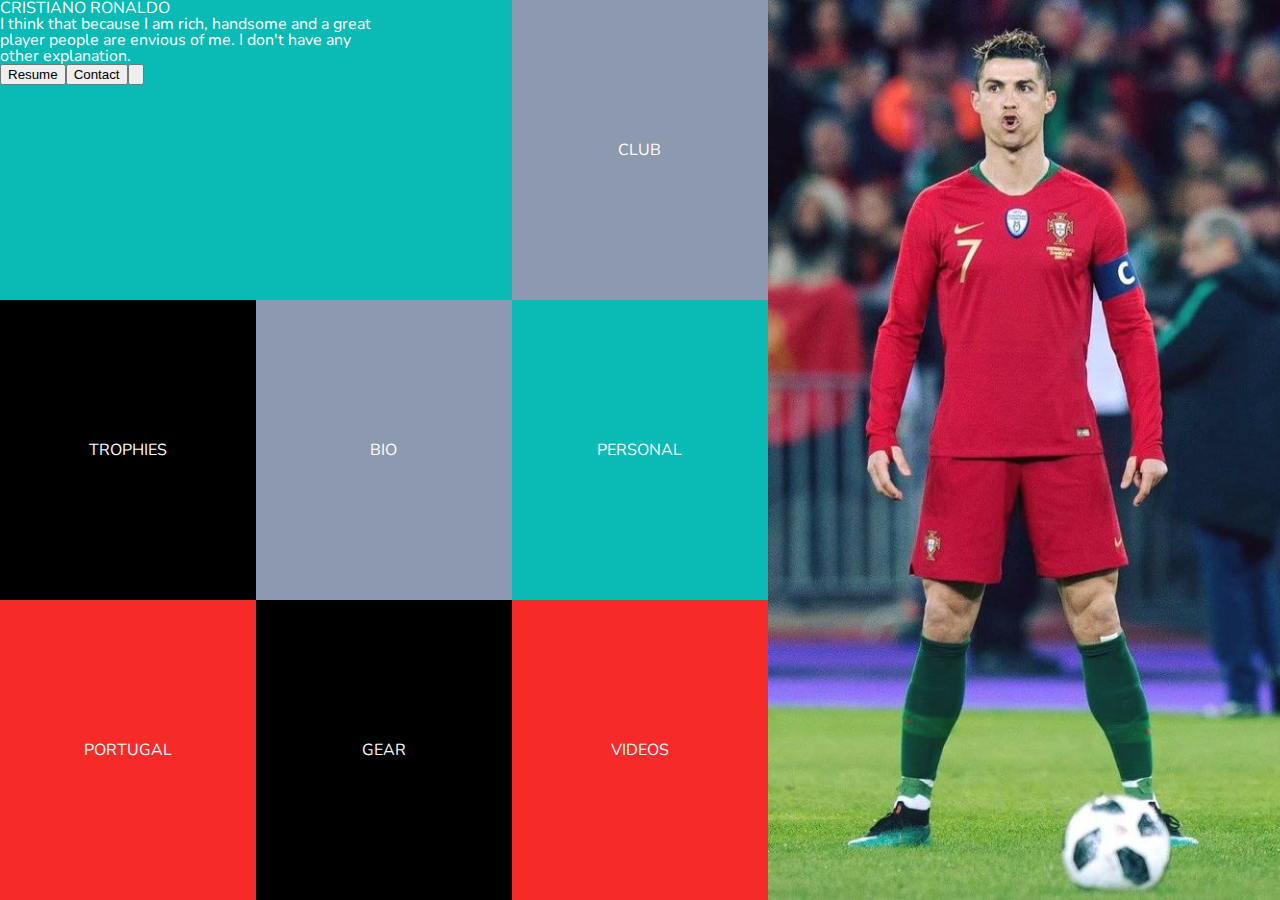
==== index.html @ e9653e31 "Commit first items" ====
<!DOCTYPE html>
<html lang="en">
	<head>
		<link href="reset.css" rel="stylesheet">
		<link href="style.css" rel="stylesheet" type="text/css">
		<link href="https://fonts.googleapis.com/css?family=Nunito:400,600,700" rel="stylesheet">
		<meta name="viewport" content="width=device-width, initial-scale=1">
	</head>
	<body>
		<div class="main-flex">
			<article class="side-left-main">
				<section class="block1">
					<header>
						<h1>CRISTIANO RONALDO</h1>
						<p>I think that because I am rich, handsome and a great player people are envious of me. I don't have any other explanation.</p>
						<p></p>
						<button class="button-header" type="submit">Resume</button>
							<img class="resume-icon">
						<button class="button-header" type="submit">Contact<button>
							<img class="contact-icon">
					</header>
				</section>
				<section class="block2 block-general">CLUB
				</section>
				<section class="block3 block-general">TROPHIES
				</section>
				<section class="block4 block-general">BIO
				</section>
				<section class="block5 block-general">PERSONAL
				</section>
				<section class="block6 block-general">PORTUGAL
				</section>
				<section class="block7 block-general">GEAR
				</section>
				<section class="block8 block-general">VIDEOS
				</section>
			</article>
			<aside class="side-right-main">
					<img>
			</aside>
		</div>
	</body>
</html>
---- style.css ----
* {
	box-sizing: border-box;
}

body {
	width: 100%;
	font-family: 'Nunito', sans-serif;
}

header {
	display: flex;
	flex-wrap: wrap;
	width: 75%;
}


.main-flex {
	display: flex;
}

.side-left-main {
	width: 60%;
	height: 100vh;
	display: flex;
	flex-wrap: wrap;
}


.side-right-main {
	background-image: url("Images/ronaldo.jpg");
	background-size: cover;
	width: 40%;
	height: 100vh;
	display: inline-block;
}


.block-general {
	background-color: red;
	color: white;
	height: 33.33vh;
	width: 33.33%;
}

/*Blocks*/

.block1 {
	background-color: #0ABAB5;
	color: white;
	height: 33.33vh;
	width: 66.66%;
}

.block2 {
	display: flex;
	justify-content: center;
	align-items: center;
	background-color: #8D99AE;
}

.block3 {
	display: flex;
	justify-content: center;
	align-items: center;
	background-color: #000000;
}

.block4 {
	display: flex;
	justify-content: center;
	align-items: center;
	background-color: #8D99AE;
}

.block5 {
	display: flex;
	justify-content: center;
	align-items: center;
	background-color: #0ABAB5;
}

.block6 {
	display: flex;
	justify-content: center;
	align-items: center;
	background-color: #F72A2A;
}

.block7 {
	display: flex;
	justify-content: center;
	align-items: center;
	background-color: #000000;
}

.block8 {
	display: flex;
	justify-content: center;
	align-items: center;
	background-color: #F72A2A;
}













/*Media Queries*/

@media screen and (max-width: 768px) {

.side-right-main {
	flex-direction: column-reverse;
}

.block-general {
	height: 20vh;
	width: 50%;
}

.block1 {
	width: 100%;
	height: 25vh;
}

.block8 {
	width: 100%;
	height: 15vh;
}

}


@media screen and (max-width: 320px) {
.main-flex {
	flex-direction: column;
	width: 100%;
}

.side-left-main {
	flex-direction: column;
	width: 100%;
	flex-wrap: nowrap;
}

.side-right-main {
	width: 100%;
	height: 100vh;
}

.block-general {
	height: 20vh;
	width: 100%;
}

.block1 {
	width: 100%;
	height: 45vh;
}

}
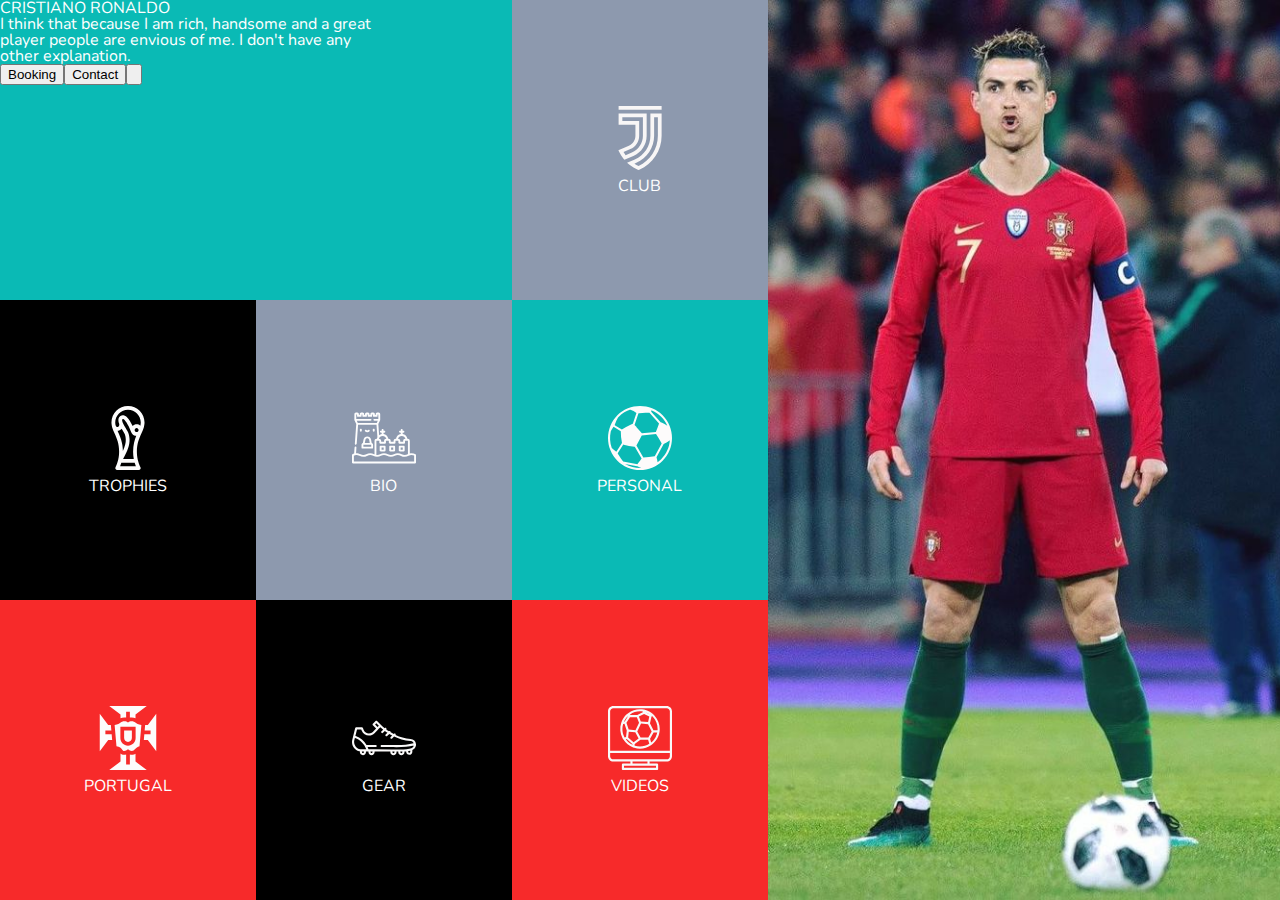
==== commit 78320ab9: "Add icons and spacing to icons-no responsiveness to icons yet." ====
--- a/index.html
+++ b/index.html
@@ -14,25 +14,32 @@
 						<h1>CRISTIANO RONALDO</h1>
 						<p>I think that because I am rich, handsome and a great player people are envious of me. I don't have any other explanation.</p>
 						<p></p>
-						<button class="button-header" type="submit">Resume</button>
+						<button class="button-header" type="submit"><spanclass="header-icons"></span>Booking</button>
 							<img class="resume-icon">
-						<button class="button-header" type="submit">Contact<button>
+						<button class="button-header" type="submit"><span><img class="header-icons"></span>Contact<button>
 							<img class="contact-icon">
 					</header>
 				</section>
-				<section class="block2 block-general">CLUB
+				<section class="block2 block-general">
+					<img src="Icons/012-juventus.svg" class="icon icon-block2">CLUB
 				</section>
-				<section class="block3 block-general">TROPHIES
+				<section class="block3 block-general">
+					<img src="Icons/010-world-cup.svg" class="icon icon-block3">TROPHIES
 				</section>
-				<section class="block4 block-general">BIO
+				<section class="block4 block-general">
+					<img src="Icons/008-belem-tower.svg" class="icon icon-block4">BIO
 				</section>
-				<section class="block5 block-general">PERSONAL
+				<section class="block5 block-general">
+					<img src="Icons/011-soccer-ball-variant.svg" class=icon "icon-block5">PERSONAL
 				</section>
-				<section class="block6 block-general">PORTUGAL
+				<section class="block6 block-general">
+					<img src="Icons/013-national-team.svg" class=icon "icon-block6">PORTUGAL
 				</section>
-				<section class="block7 block-general">GEAR
+				<section class="block7 block-general">
+					<img src="Icons/009-shoe.svg" class=icon "icon-block7">GEAR
 				</section>
-				<section class="block8 block-general">VIDEOS
+				<section class="block8 block-general">
+					<img src="Icons/007-football-game.svg" class=icon "icon-block8">VIDEOS
 				</section>
 			</article>
 			<aside class="side-right-main">
--- a/style.css
+++ b/style.css
@@ -12,6 +12,8 @@
 	flex-wrap: wrap;
 	width: 75%;
 }
+
+
 
 
 .main-flex {
@@ -40,6 +42,10 @@
 	color: white;
 	height: 33.33vh;
 	width: 33.33%;
+	display: flex;
+	flex-direction: column;
+	justify-content: center;
+	align-items: center;
 }
 
 /*Blocks*/
@@ -52,60 +58,44 @@
 }
 
 .block2 {
-	display: flex;
-	justify-content: center;
-	align-items: center;
 	background-color: #8D99AE;
 }
 
 .block3 {
-	display: flex;
-	justify-content: center;
-	align-items: center;
 	background-color: #000000;
 }
 
 .block4 {
-	display: flex;
-	justify-content: center;
-	align-items: center;
 	background-color: #8D99AE;
 }
 
 .block5 {
-	display: flex;
-	justify-content: center;
-	align-items: center;
 	background-color: #0ABAB5;
 }
 
 .block6 {
-	display: flex;
-	justify-content: center;
-	align-items: center;
 	background-color: #F72A2A;
 }
 
 .block7 {
-	display: flex;
-	justify-content: center;
-	align-items: center;
 	background-color: #000000;
 }
 
 .block8 {
-	display: flex;
-	justify-content: center;
-	align-items: center;
 	background-color: #F72A2A;
 }
 
 
+.header-icons {
+	background-image: url("Icons/003-info.svg")
+	width: 1rem;
+}
 
 
-
-
-
+.icon {
+	height: 4rem;
+	margin-bottom: 0.5rem;
+}
 
 
 
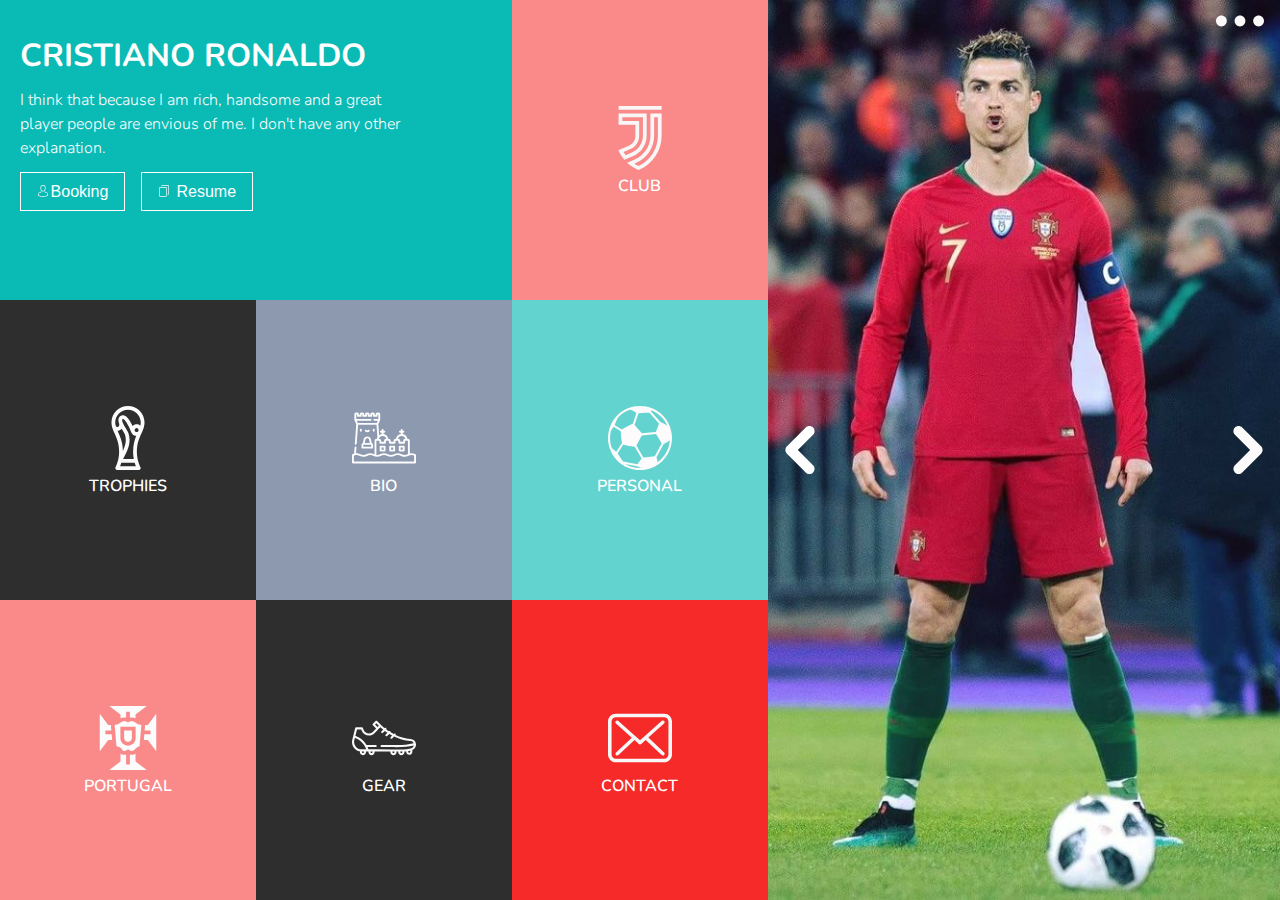
==== commit ad0d18f5: "Complete Static Comp 1 responsiveness before cleaning up HTML and CSS" ====
--- a/index.html
+++ b/index.html
@@ -3,7 +3,7 @@
 	<head>
 		<link href="reset.css" rel="stylesheet">
 		<link href="style.css" rel="stylesheet" type="text/css">
-		<link href="https://fonts.googleapis.com/css?family=Nunito:400,600,700" rel="stylesheet">
+		<link href="https://fonts.googleapis.com/css?family=Nunito:300,400,600,700" rel="stylesheet">
 		<meta name="viewport" content="width=device-width, initial-scale=1">
 	</head>
 	<body>
@@ -12,38 +12,37 @@
 				<section class="block1">
 					<header>
 						<h1>CRISTIANO RONALDO</h1>
-						<p>I think that because I am rich, handsome and a great player people are envious of me. I don't have any other explanation.</p>
-						<p></p>
-						<button class="button-header" type="submit"><spanclass="header-icons"></span>Booking</button>
-							<img class="resume-icon">
-						<button class="button-header" type="submit"><span><img class="header-icons"></span>Contact<button>
-							<img class="contact-icon">
+						<p class="description">I think that because I am rich, handsome and a great player people are envious of me. I don't have any other explanation.</p>
+						<button class="button-header" type="submit"><span><img src="Icons/002-avatar.svg" class="header-icons" alt="Icon displaying small person's head."></span><p class="header-button-text">Booking</button>
+						<button class="button-header" type="submit"><span><img src="Icons/resume.svg" class="header-icons" alt="Icon displaying stack of paper."><p class="header-button-text"></span> Resume</button>
 					</header>
 				</section>
 				<section class="block2 block-general">
-					<img src="Icons/012-juventus.svg" class="icon icon-block2">CLUB
+					<img src="Icons/012-juventus.svg" class="icon icon-block2" alt="Icon displaying Juventus soccer club logo.">CLUB
 				</section>
 				<section class="block3 block-general">
-					<img src="Icons/010-world-cup.svg" class="icon icon-block3">TROPHIES
+					<img src="Icons/010-world-cup.svg" class="icon icon-block3" alt="Icon displaying soccer trophy.">TROPHIES
 				</section>
 				<section class="block4 block-general">
-					<img src="Icons/008-belem-tower.svg" class="icon icon-block4">BIO
+					<img src="Icons/008-belem-tower.svg" class="icon icon-block4" alt="Icon displaying Belem Tower in Portugal.">BIO
 				</section>
 				<section class="block5 block-general">
-					<img src="Icons/011-soccer-ball-variant.svg" class=icon "icon-block5">PERSONAL
+					<img src="Icons/011-soccer-ball-variant.svg" class="icon icon-block5" alt="Icon displaying soccer ball.">PERSONAL
 				</section>
 				<section class="block6 block-general">
-					<img src="Icons/013-national-team.svg" class=icon "icon-block6">PORTUGAL
+					<img src="Icons/013-national-team.svg" class="icon icon-block6" alt="Icon displaying Portuguese national soccer team logo">PORTUGAL
 				</section>
 				<section class="block7 block-general">
-					<img src="Icons/009-shoe.svg" class=icon "icon-block7">GEAR
+					<img src="Icons/009-shoe.svg" class="icon icon-block7" alt="Icon displaying soccer shoe with cleats.">GEAR
 				</section>
 				<section class="block8 block-general">
-					<img src="Icons/007-football-game.svg" class=icon "icon-block8">VIDEOS
+					<img src="Icons/envelope.svg" class="icon icon-block8" alt="Icon displaying envelope.">CONTACT
 				</section>
 			</article>
 			<aside class="side-right-main">
-					<img>
+					<img src="Icons/006-left-arrow.svg" alt="Icon displaying dots marking multiple images" class="left-right-arrows">
+					<img src="Icons/004-more.svg" alt="Icon displaying dots marking multiple images" class="image-markers">
+					<img src="Icons/005-right-arrow.svg" alt="Icon displaying dots marking multiple images" class="left-right-arrows">
 			</aside>
 		</div>
 	</body>
--- a/style.css
+++ b/style.css
@@ -11,10 +11,40 @@
 	display: flex;
 	flex-wrap: wrap;
 	width: 75%;
-}
-
-
-
+	margin: 2.5rem 1.25rem;
+}
+
+h1 {
+	font-weight: 700;
+	font-size: 2rem;
+}
+
+.description {
+	font-weight: 300;
+	font-size: 1rem;
+	margin: 1rem 0 0.25rem;
+	line-height: 1.5rem;
+}
+
+section {
+	font-weight: 400;
+	font-size: 0.75rem;
+}
+
+button {
+	font-weight: 400;
+	font-size: 1rem;
+	background: transparent;
+	border: 0.1rem solid #FFFFFF;
+	color: #FFFFFF;
+  margin: 0.5rem 1rem 0 0;
+  padding: 0.6rem 1rem;
+}
+
+.header-button-text {
+	padding-left: 0.1rem;
+	display: inline;
+}
 
 .main-flex {
 	display: flex;
@@ -31,9 +61,26 @@
 .side-right-main {
 	background-image: url("Images/ronaldo.jpg");
 	background-size: cover;
+	background-position: top center;
 	width: 40%;
 	height: 100vh;
-	display: inline-block;
+	display: flex;
+	justify-content: space-between;
+	align-items: center;
+}
+
+
+.image-markers {
+	width: 3rem;
+	align-self: flex-start;
+	position: absolute;
+  right: 1rem;
+  top: -0.2rem;
+}
+
+.left-right-arrows {
+	width: 3rem;
+	margin: 0.5rem;
 }
 
 
@@ -46,7 +93,11 @@
 	flex-direction: column;
 	justify-content: center;
 	align-items: center;
-}
+	font-size: 1rem;
+	font-weight: 600;
+}
+
+
 
 /*Blocks*/
 
@@ -58,11 +109,11 @@
 }
 
 .block2 {
-	background-color: #8D99AE;
+	background-color: #FA8A8A;
 }
 
 .block3 {
-	background-color: #000000;
+	background-color: #2E2E2E;
 }
 
 .block4 {
@@ -70,15 +121,15 @@
 }
 
 .block5 {
-	background-color: #0ABAB5;
+	background-color: #63D3CF;
 }
 
 .block6 {
-	background-color: #F72A2A;
+	background-color: #FA8A8A;
 }
 
 .block7 {
-	background-color: #000000;
+	background-color: #2E2E2E;
 }
 
 .block8 {
@@ -87,8 +138,7 @@
 
 
 .header-icons {
-	background-image: url("Icons/003-info.svg")
-	width: 1rem;
+	width: 0.75rem;
 }
 
 
@@ -103,32 +153,135 @@
 
 
 /*Media Queries*/
-
-@media screen and (max-width: 768px) {
+@media screen and (max-width: 1145px) {
+h1 {
+
+	font-size: 1.5rem;
+}
+
+.block-general {
+	font-size: 0.75rem;
+}
+
+.icon {
+	height: 3.5rem;
+}
+
+.image-markers {
+	width: 2.5rem;
+}
+}
+
+@media screen and (max-width: 940px) {
+
+h1 {
+
+	font-size: 1.25rem;
+}
+
+.description {
+	font-size: 0.75rem;
+	line-height: 1.2rem;
+	margin: 0.75rem 0 0.25rem;
+}
+button {
+	font-size: 0.75rem;
+  padding: 0.5rem 1rem;
+}
 
 .side-right-main {
-	flex-direction: column-reverse;
+	background-position: 32%;
 }
 
 .block-general {
 	height: 20vh;
 	width: 50%;
+	font-size: 0.65rem;
 }
 
 .block1 {
 	width: 100%;
 	height: 25vh;
+	min-height: 155px;
 }
 
 .block8 {
 	width: 100%;
 	height: 15vh;
 }
-
-}
-
-
-@media screen and (max-width: 320px) {
+.icon {
+	height: 3rem;
+}
+
+.image-markers {
+	width: 2rem;
+}
+
+}
+
+@media screen and (max-width: 707px) {
+h1 {
+
+	font-size: 1.05rem;
+}
+
+.description {
+	font-size: 0.6rem;
+	margin: 0.5rem 0 0.25rem;
+}
+
+button {
+	font-size: 0.6rem;
+}
+
+.block-general {
+	font-size: 0.55rem;
+}
+
+.icon {
+	height: 2.5rem;
+}
+
+}
+
+@media screen and (max-width: 566px) {
+
+.description {
+	font-size: 0.5rem;
+	margin: 0.3rem 0 0.25rem;
+}
+
+button {
+	font-size: 0.5rem;
+	margin: 0.2rem 0.75rem 0 0;
+  padding: 0.5rem 1rem;
+}
+
+.block-general {
+	font-size: 0.4rem;
+
+}
+
+}
+
+
+@media screen and (max-width: 450px) {
+
+h1 {
+
+	font-size: 1.25rem;
+}
+
+.description {
+	font-size: 0.7rem;
+}
+
+button {
+	font-size: 0.7rem;
+	margin: 0.25rem 0.75rem 0 0;
+   padding: 0.5rem 0.75rem;
+}
+
 .main-flex {
 	flex-direction: column;
 	width: 100%;
@@ -138,21 +291,35 @@
 	flex-direction: column;
 	width: 100%;
 	flex-wrap: nowrap;
+	height: 100%;
 }
 
 .side-right-main {
 	width: 100%;
 	height: 100vh;
-}
-
-.block-general {
-	height: 20vh;
-	width: 100%;
+/*	background-position: -3%;*/
+}
+
+.block-general {
+	height: 7rem;
+	width: 100%;
+	font-size: 0.7rem;
+
 }
 
 .block1 {
 	width: 100%;
-	height: 45vh;
-}
-
-}
+	min-height: 177px;
+}
+
+.icon {
+	height: 2.5rem;
+	margin-bottom: 0.25rem;
+}
+
+.image-markers {
+	width: 2rem;
+	top: 60rem;
+}
+
+}
